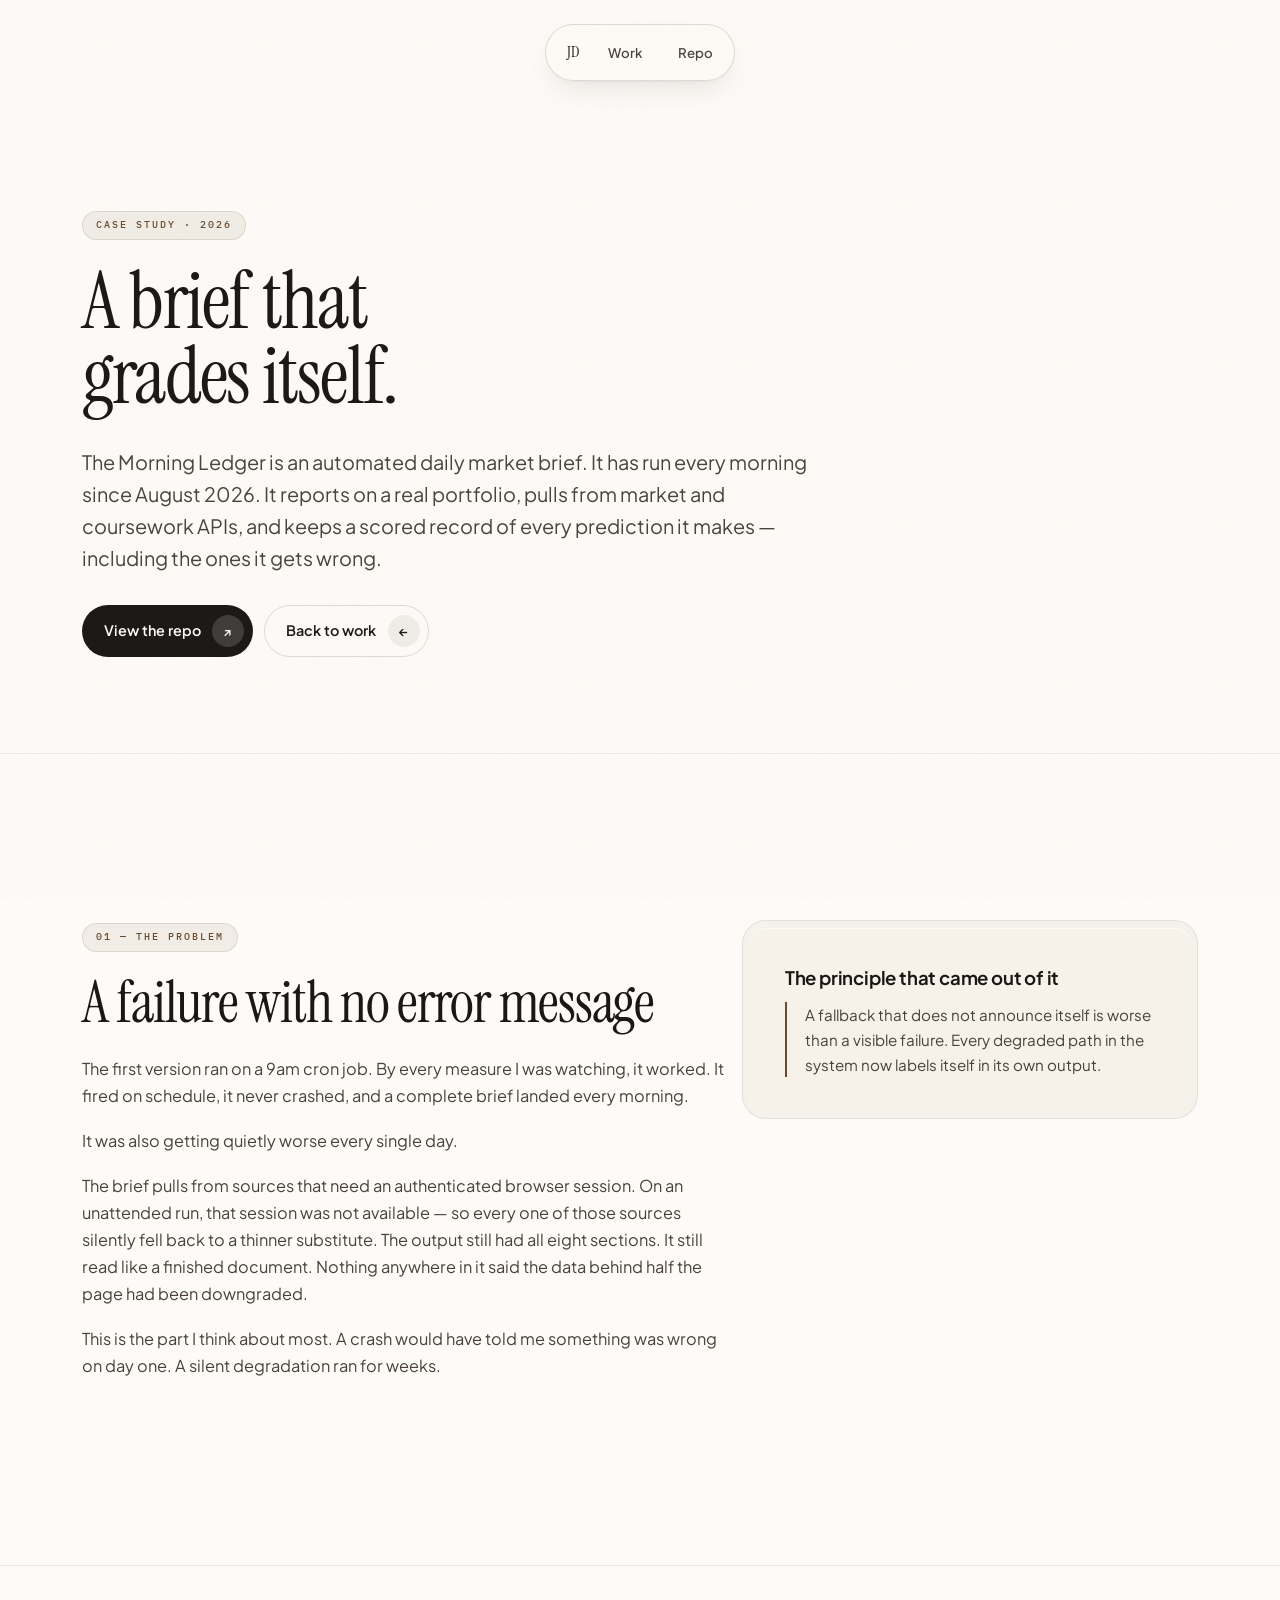
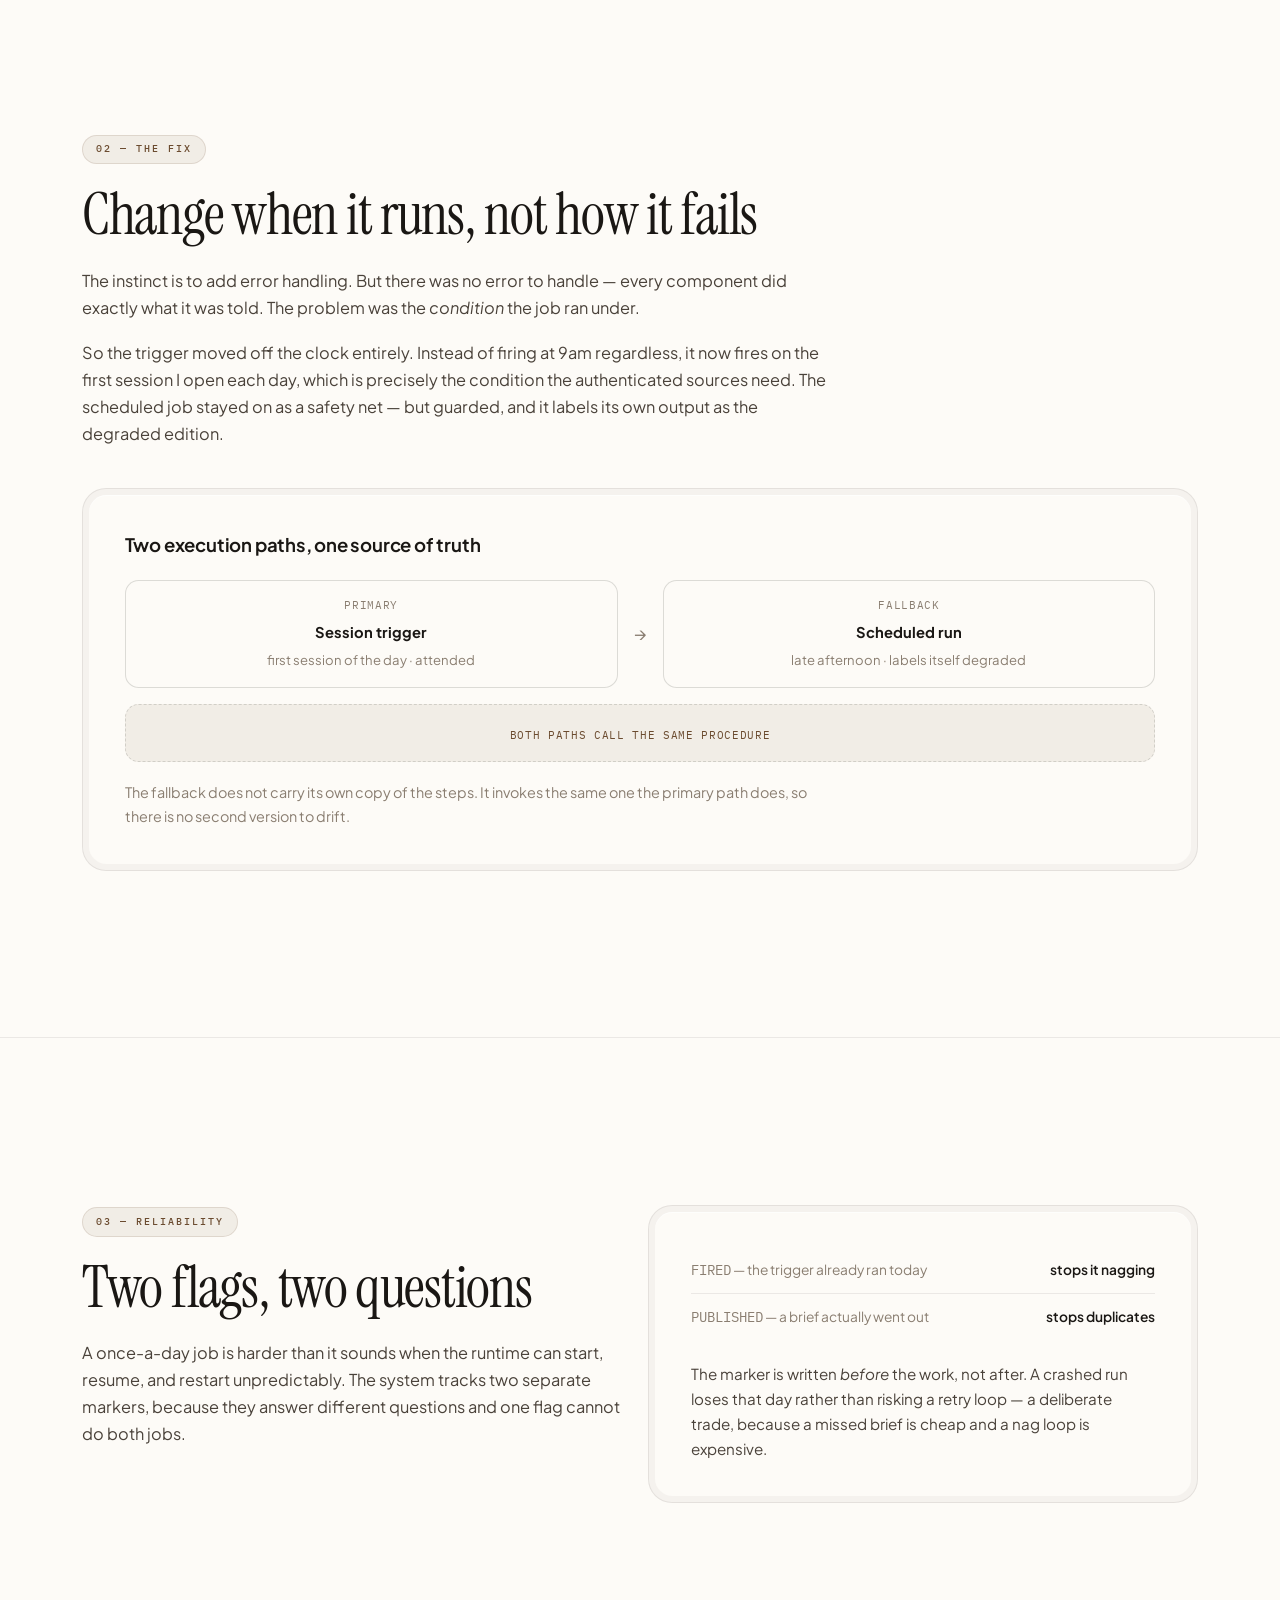
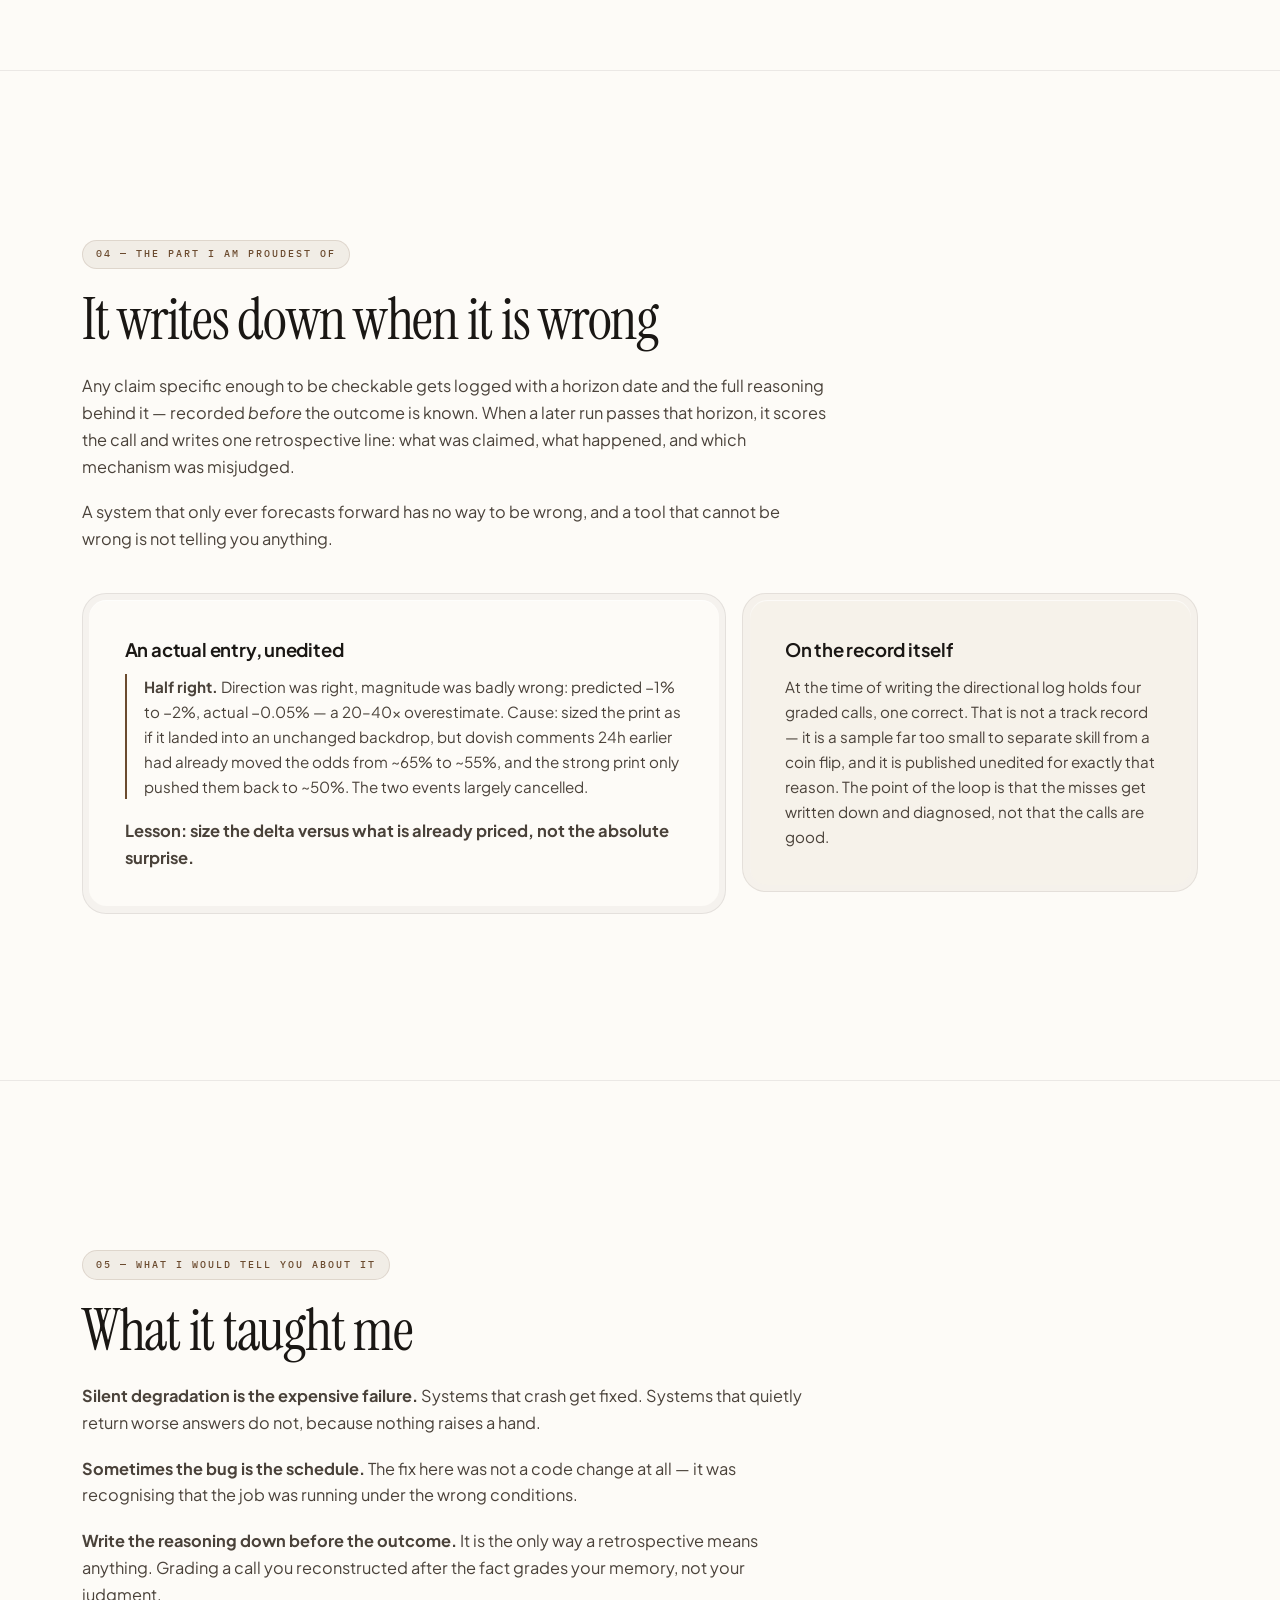
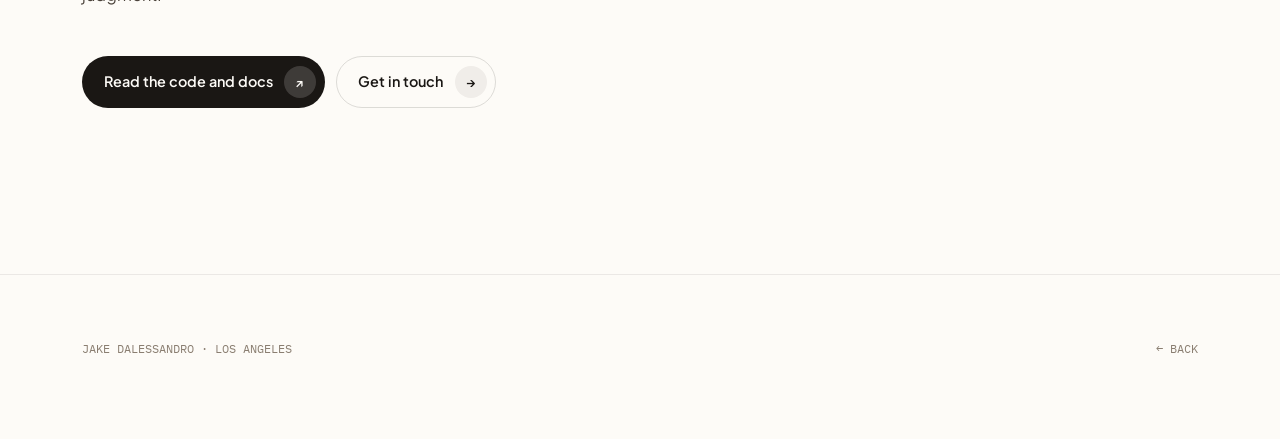
==== morning-ledger.html @ 5501a1c9 "Personal site: portfolio home and Morning Ledger case study Editorial-luxury treatment - warm paper," ====
<!doctype html>
<html lang="en">
<head>
<meta charset="utf-8">
<meta name="viewport" content="width=device-width,initial-scale=1">
<title>The Morning Ledger — Jake Dalessandro</title>
<meta name="description" content="A daily market brief that assembles itself, degrades honestly when its sources are unreachable, and grades its own predictions. Case study.">
<meta property="og:type" content="article">
<meta property="og:title" content="The Morning Ledger — a brief that grades itself">
<meta property="og:description" content="How a silent failure with no error message reshaped an automated daily market brief. Case study by Jake Dalessandro.">
<meta property="og:url" content="https://jakedalessandro.github.io/morning-ledger.html">
<meta name="twitter:card" content="summary_large_image">
<link rel="preconnect" href="https://fonts.googleapis.com">
<link rel="preconnect" href="https://fonts.gstatic.com" crossorigin>
<link href="https://fonts.googleapis.com/css2?family=Instrument+Serif:ital@0;1&family=Plus+Jakarta+Sans:wght@400;500;600;700&family=IBM+Plex+Mono:wght@400;500&display=swap" rel="stylesheet">
<link rel="stylesheet" href="assets/site.css">
<link rel="icon" href="data:image/svg+xml,%3Csvg xmlns='http://www.w3.org/2000/svg' viewBox='0 0 100 100'%3E%3Ctext y='.9em' font-size='88' font-family='Georgia,serif'%3EJD%3C/text%3E%3C/svg%3E">
<style>
  .prose{max-width:66ch}
  .prose p{font-size:1.02rem}
  .flow{display:grid;grid-template-columns:1fr auto 1fr;gap:1rem;align-items:center;margin:.5rem 0 0}
  .node{border:1px solid var(--line-2);border-radius:.85rem;padding:.9rem 1rem;background:var(--paper);text-align:center}
  .node .mono{font-size:11px;letter-spacing:.06em;text-transform:uppercase;color:var(--ink-3);display:block;margin-bottom:.25rem}
  .node strong{font-size:.92rem}
  .arrow{color:var(--ink-3);font-size:1.1rem}
  .merge{margin-top:1rem;border:1px dashed var(--line-2);border-radius:.85rem;padding:.9rem 1rem;text-align:center;background:var(--accent-soft)}
  @media(max-width:768px){.flow{grid-template-columns:1fr;gap:.5rem}.arrow{transform:rotate(90deg)}}
</style>
</head>
<body>

<nav class="nav">
  <div class="nav-pill">
    <a href="index.html" class="mark">JD</a>
    <a href="index.html#work">Work</a>
    <a href="https://github.com/JakeDalessandro/morning-ledger">Repo</a>
  </div>
</nav>

<main>

  <section class="hero">
    <div class="wrap">
      <div class="rv" style="max-width:46rem">
        <span class="eyebrow">Case study &middot; 2026</span>
        <h1 class="display" style="font-size:clamp(2.6rem,6.6vw,5rem)">A brief that<br>grades itself.</h1>
        <p class="lede" style="margin-top:2rem;max-width:60ch">
          The Morning Ledger is an automated daily market brief. It has run every
          morning since August 2026. It reports on a real portfolio, pulls from
          market and coursework APIs, and keeps a scored record of every prediction
          it makes &mdash; including the ones it gets wrong.
        </p>
        <div class="hero-sub">
          <a class="btn" href="https://github.com/JakeDalessandro/morning-ledger">View the repo <span class="cap">&#8599;</span></a>
          <a class="btn ghost" href="index.html">Back to work <span class="cap">&larr;</span></a>
        </div>
      </div>
    </div>
  </section>

  <hr class="rule">

  <section>
    <div class="wrap">
      <div class="bento">
        <div class="c7 rv">
          <div class="prose">
            <span class="eyebrow">01 &mdash; The problem</span>
            <h2 class="display">A failure with no error message</h2>
            <p>
              The first version ran on a 9am cron job. By every measure I was
              watching, it worked. It fired on schedule, it never crashed, and a
              complete brief landed every morning.
            </p>
            <p>
              It was also getting quietly worse every single day.
            </p>
            <p>
              The brief pulls from sources that need an authenticated browser
              session. On an unattended run, that session was not available &mdash;
              so every one of those sources silently fell back to a thinner
              substitute. The output still had all eight sections. It still read
              like a finished document. Nothing anywhere in it said the data behind
              half the page had been downgraded.
            </p>
            <p>
              This is the part I think about most. A crash would have told me
              something was wrong on day one. A silent degradation ran for weeks.
            </p>
          </div>
        </div>
        <div class="c5 rv" style="transition-delay:100ms">
          <div class="shell warm"><div class="core">
            <h3>The principle that came out of it</h3>
            <p class="note" style="margin-bottom:0">
              A fallback that does not announce itself is worse than a visible
              failure. Every degraded path in the system now labels itself in its own
              output.
            </p>
          </div></div>
        </div>
      </div>
    </div>
  </section>

  <hr class="rule">

  <section>
    <div class="wrap">
      <div class="rv prose">
        <span class="eyebrow">02 &mdash; The fix</span>
        <h2 class="display">Change when it runs, not how it fails</h2>
        <p>
          The instinct is to add error handling. But there was no error to handle
          &mdash; every component did exactly what it was told. The problem was the
          <em>condition</em> the job ran under.
        </p>
        <p>
          So the trigger moved off the clock entirely. Instead of firing at 9am
          regardless, it now fires on the first session I open each day, which is
          precisely the condition the authenticated sources need. The scheduled job
          stayed on as a safety net &mdash; but guarded, and it labels its own output
          as the degraded edition.
        </p>
      </div>

      <div class="rv" style="margin-top:2.5rem;transition-delay:80ms">
        <div class="shell"><div class="core">
          <h3 style="margin-bottom:1.2rem">Two execution paths, one source of truth</h3>
          <div class="flow">
            <div class="node">
              <span class="mono">Primary</span>
              <strong>Session trigger</strong><br>
              <span class="muted" style="font-size:.82rem">first session of the day &middot; attended</span>
            </div>
            <div class="arrow">&rarr;</div>
            <div class="node">
              <span class="mono">Fallback</span>
              <strong>Scheduled run</strong><br>
              <span class="muted" style="font-size:.82rem">late afternoon &middot; labels itself degraded</span>
            </div>
          </div>
          <div class="merge">
            <span class="mono" style="font-size:11px;letter-spacing:.06em;text-transform:uppercase;color:var(--accent)">Both paths call the same procedure</span>
          </div>
          <p class="muted" style="margin:1.2rem 0 0;font-size:.9rem">
            The fallback does not carry its own copy of the steps. It invokes the
            same one the primary path does, so there is no second version to drift.
          </p>
        </div></div>
      </div>
    </div>
  </section>

  <hr class="rule">

  <section>
    <div class="wrap">
      <div class="bento">
        <div class="c6 rv">
          <div class="prose">
            <span class="eyebrow">03 &mdash; Reliability</span>
            <h2 class="display">Two flags, two questions</h2>
            <p>
              A once-a-day job is harder than it sounds when the runtime can start,
              resume, and restart unpredictably. The system tracks two separate
              markers, because they answer different questions and one flag cannot do
              both jobs.
            </p>
          </div>
        </div>
        <div class="c6 rv" style="transition-delay:90ms">
          <div class="shell"><div class="core">
            <dl style="margin:0">
              <div class="kv"><dt style="max-width:60%"><code class="mono">FIRED</code> &mdash; the trigger already ran today</dt><dd>stops it nagging</dd></div>
              <div class="kv"><dt style="max-width:60%"><code class="mono">PUBLISHED</code> &mdash; a brief actually went out</dt><dd>stops duplicates</dd></div>
            </dl>
            <p style="margin:1.3rem 0 0;font-size:.95rem">
              The marker is written <em>before</em> the work, not after. A crashed run
              loses that day rather than risking a retry loop &mdash; a deliberate
              trade, because a missed brief is cheap and a nag loop is expensive.
            </p>
          </div></div>
        </div>
      </div>
    </div>
  </section>

  <hr class="rule">

  <section>
    <div class="wrap">
      <div class="rv prose">
        <span class="eyebrow">04 &mdash; The part I am proudest of</span>
        <h2 class="display">It writes down when it is wrong</h2>
        <p>
          Any claim specific enough to be checkable gets logged with a horizon date
          and the full reasoning behind it &mdash; recorded <em>before</em> the
          outcome is known. When a later run passes that horizon, it scores the call
          and writes one retrospective line: what was claimed, what happened, and
          which mechanism was misjudged.
        </p>
        <p>
          A system that only ever forecasts forward has no way to be wrong, and a
          tool that cannot be wrong is not telling you anything.
        </p>
      </div>

      <div class="bento" style="margin-top:2.5rem">
        <div class="c7 rv">
          <div class="shell"><div class="core">
            <h3>An actual entry, unedited</h3>
            <p class="note" style="margin-bottom:1.1rem">
              <strong>Half right.</strong> Direction was right, magnitude was badly
              wrong: predicted &minus;1% to &minus;2%, actual &minus;0.05% &mdash; a
              20&ndash;40&times; overestimate. Cause: sized the print as if it landed
              into an unchanged backdrop, but dovish comments 24h earlier had already
              moved the odds from ~65% to ~55%, and the strong print only pushed them
              back to ~50%. The two events largely cancelled.
            </p>
            <p style="margin-bottom:0">
              <strong>Lesson: size the delta versus what is already priced, not the
              absolute surprise.</strong>
            </p>
          </div></div>
        </div>
        <div class="c5 rv" style="transition-delay:90ms">
          <div class="shell warm"><div class="core">
            <h3>On the record itself</h3>
            <p style="margin-bottom:0;font-size:.95rem">
              At the time of writing the directional log holds four graded calls, one
              correct. That is not a track record &mdash; it is a sample far too small
              to separate skill from a coin flip, and it is published unedited for
              exactly that reason. The point of the loop is that the misses get
              written down and diagnosed, not that the calls are good.
            </p>
          </div></div>
        </div>
      </div>
    </div>
  </section>

  <hr class="rule">

  <section>
    <div class="wrap">
      <div class="rv prose">
        <span class="eyebrow">05 &mdash; What I would tell you about it</span>
        <h2 class="display">What it taught me</h2>
        <p>
          <strong>Silent degradation is the expensive failure.</strong> Systems that
          crash get fixed. Systems that quietly return worse answers do not, because
          nothing raises a hand.
        </p>
        <p>
          <strong>Sometimes the bug is the schedule.</strong> The fix here was not a
          code change at all &mdash; it was recognising that the job was running under
          the wrong conditions.
        </p>
        <p>
          <strong>Write the reasoning down before the outcome.</strong> It is the only
          way a retrospective means anything. Grading a call you reconstructed after
          the fact grades your memory, not your judgment.
        </p>
      </div>

      <div class="rv" style="margin-top:3rem">
        <div style="display:flex;gap:.7rem;flex-wrap:wrap">
          <a class="btn" href="https://github.com/JakeDalessandro/morning-ledger">Read the code and docs <span class="cap">&#8599;</span></a>
          <a class="btn ghost" href="index.html#contact">Get in touch <span class="cap">&rarr;</span></a>
        </div>
      </div>
    </div>
  </section>

</main>

<footer>
  <div class="wrap foot">
    <span class="mono muted" style="font-size:12px">JAKE DALESSANDRO &middot; LOS ANGELES</span>
    <a href="index.html" class="mono muted" style="font-size:12px;text-decoration:none">&larr; BACK</a>
  </div>
</footer>

<script>
  var io = new IntersectionObserver(function (entries) {
    entries.forEach(function (e) {
      if (e.isIntersecting) { e.target.classList.add('in'); io.unobserve(e.target); }
    });
  }, { threshold: 0.12, rootMargin: '0px 0px -8% 0px' });
  document.querySelectorAll('.rv').forEach(function (el) { io.observe(el); });
</script>
</body>
</html>
---- assets/site.css ----
/* ============================================================
   Jake Dalessandro — editorial luxury
   Warm paper, high-contrast serif, machined nested surfaces.
   ============================================================ */

:root{
  --paper:#FDFBF7;
  --paper-2:#F6F2EA;
  --ink:#1A1714;
  --ink-2:#4A423A;
  --ink-3:#8A7E71;
  --line:rgba(26,23,20,.08);
  --line-2:rgba(26,23,20,.14);
  --accent:#6B4B2F;
  --accent-soft:rgba(107,75,47,.08);
  --ok:#3F6B4B;

  --shell:1.5rem;            /* outer bezel radius */
  --pad:.4rem;               /* bezel thickness */
  --ease:cubic-bezier(.32,.72,0,1);
  --slow:820ms;
  --mid:520ms;
}

*,*::before,*::after{box-sizing:border-box}
html{-webkit-text-size-adjust:100%;scroll-behavior:smooth}
body{
  margin:0;
  background:var(--paper);
  color:var(--ink);
  font-family:"Plus Jakarta Sans",system-ui,sans-serif;
  font-size:16.5px;
  line-height:1.65;
  -webkit-font-smoothing:antialiased;
  overflow-x:hidden;
}

/* Film grain — fixed, pointer-events-none, never on scroll containers */
body::after{
  content:"";position:fixed;inset:0;z-index:60;pointer-events:none;opacity:.035;
  background-image:url("data:image/svg+xml,%3Csvg xmlns='http://www.w3.org/2000/svg' width='160' height='160'%3E%3Cfilter id='n'%3E%3CfeTurbulence type='fractalNoise' baseFrequency='.85' numOctaves='3'/%3E%3C/filter%3E%3Crect width='160' height='160' filter='url(%23n)'/%3E%3C/svg%3E");
}

/* ---------- type ---------- */
.display{
  font-family:"Instrument Serif",Georgia,serif;
  font-weight:400;
  line-height:.94;
  letter-spacing:-.022em;
}
h1.display{font-size:clamp(3.1rem,8.4vw,6.6rem);margin:0}
h2.display{font-size:clamp(2.2rem,4.6vw,3.6rem);margin:0 0 1.6rem}
h3{font-size:1.16rem;font-weight:650;letter-spacing:-.011em;margin:0 0 .5rem}
p{margin:0 0 1.15rem;color:var(--ink-2);max-width:62ch}
.lede{font-size:clamp(1.06rem,1.9vw,1.24rem);color:var(--ink-2);line-height:1.6}
.mono{font-family:"IBM Plex Mono",ui-monospace,monospace}
a{color:inherit}

/* Eyebrow tag */
.eyebrow{
  display:inline-block;border-radius:999px;padding:.34rem .8rem;
  font-family:"IBM Plex Mono",monospace;font-size:10px;font-weight:500;
  text-transform:uppercase;letter-spacing:.2em;
  color:var(--accent);background:var(--accent-soft);
  border:1px solid rgba(107,75,47,.14);margin-bottom:1.5rem;
}

/* ---------- layout ---------- */
.wrap{width:100%;max-width:1180px;margin:0 auto;padding:0 2rem}
section{padding:clamp(6rem,13vw,10.5rem) 0}
.rule{height:1px;background:var(--line);border:0;margin:0}

/* ---------- floating island nav ---------- */
.nav{position:fixed;top:0;left:0;right:0;z-index:50;display:flex;justify-content:center;pointer-events:none}
.nav-pill{
  pointer-events:auto;margin-top:1.5rem;display:flex;align-items:center;gap:.35rem;
  padding:.4rem;border-radius:999px;
  background:rgba(253,251,247,.72);backdrop-filter:blur(20px) saturate(180%);
  -webkit-backdrop-filter:blur(20px) saturate(180%);
  border:1px solid var(--line-2);
  box-shadow:0 1px 2px rgba(26,23,20,.04),0 12px 32px -12px rgba(26,23,20,.14);
}
.nav-pill a{
  text-decoration:none;font-size:.83rem;font-weight:550;color:var(--ink-2);
  padding:.5rem .95rem;border-radius:999px;
  transition:color var(--mid) var(--ease),background var(--mid) var(--ease);
}
.nav-pill a:hover{color:var(--ink);background:rgba(26,23,20,.045)}
.nav-pill a.mark{font-family:"Instrument Serif",serif;font-size:1rem;color:var(--ink);padding-right:.5rem}

/* ---------- double-bezel card ---------- */
.shell{
  background:rgba(26,23,20,.035);
  border:1px solid var(--line);
  border-radius:var(--shell);
  padding:var(--pad);
}
.core{
  background:var(--paper);
  border-radius:calc(var(--shell) - var(--pad));
  box-shadow:inset 0 1px 1px rgba(255,255,255,.7);
  padding:clamp(1.5rem,3vw,2.2rem);
  height:100%;
}
.shell.warm{background:rgba(107,75,47,.055)}
.shell.warm .core{background:var(--paper-2)}

/* ---------- island button ---------- */
.btn{
  display:inline-flex;align-items:center;gap:.7rem;
  padding:.55rem .55rem .55rem 1.35rem;border-radius:999px;
  text-decoration:none;font-size:.9rem;font-weight:600;
  background:var(--ink);color:var(--paper);border:0;cursor:pointer;
  transition:transform var(--mid) var(--ease),background var(--mid) var(--ease);
}
.btn .cap{
  width:2rem;height:2rem;border-radius:999px;display:grid;place-items:center;
  background:rgba(253,251,247,.16);font-size:.8rem;
  transition:transform var(--mid) var(--ease),background var(--mid) var(--ease);
}
.btn:hover .cap{transform:translate(3px,-2px) scale(1.06);background:rgba(253,251,247,.26)}
.btn:active{transform:scale(.978)}
.btn.ghost{background:transparent;color:var(--ink);border:1px solid var(--line-2)}
.btn.ghost .cap{background:rgba(26,23,20,.06)}
.btn.ghost:hover .cap{background:rgba(26,23,20,.1)}

/* ---------- editorial split hero ---------- */
.hero{padding-top:clamp(9rem,18vw,13rem);padding-bottom:clamp(4rem,8vw,6rem)}
.hero-grid{display:grid;grid-template-columns:1.06fr .94fr;gap:clamp(2.5rem,5vw,4.5rem);align-items:end}
.hero-sub{margin-top:2rem;display:flex;gap:.7rem;flex-wrap:wrap}

/* ---------- asymmetrical bento ---------- */
.bento{display:grid;grid-template-columns:repeat(12,1fr);gap:1rem}
.c8{grid-column:span 8}.c6{grid-column:span 6}.c5{grid-column:span 5}
.c4{grid-column:span 4}.c7{grid-column:span 7}.c12{grid-column:span 12}

/* ---------- misc ---------- */
.stat{font-family:"Instrument Serif",serif;font-size:clamp(2rem,3.4vw,2.9rem);line-height:1;display:block;margin-bottom:.3rem}
.muted{color:var(--ink-3);font-size:.88rem}
.kv{display:flex;justify-content:space-between;gap:1rem;padding:.72rem 0;border-bottom:1px solid var(--line)}
.kv:last-child{border-bottom:0}
.kv dt{color:var(--ink-3);font-size:.86rem;margin:0}
.kv dd{margin:0;font-size:.86rem;font-weight:600;text-align:right}
.tags{display:flex;flex-wrap:wrap;gap:.45rem;margin-top:1.1rem}
.tag{
  font-family:"IBM Plex Mono",monospace;font-size:11px;letter-spacing:.04em;
  padding:.3rem .62rem;border-radius:999px;border:1px solid var(--line-2);color:var(--ink-2);
}
.note{border-left:2px solid var(--accent);padding-left:1.1rem;color:var(--ink-2);font-size:.95rem}

/* ---------- scroll reveal ---------- */
.rv{opacity:0;transform:translateY(38px);filter:blur(6px);
    transition:opacity var(--slow) var(--ease),transform var(--slow) var(--ease),filter var(--slow) var(--ease)}
.rv.in{opacity:1;transform:none;filter:none}

/* ---------- footer ---------- */
footer{padding:4rem 0 5rem;border-top:1px solid var(--line)}
.foot{display:flex;justify-content:space-between;align-items:center;gap:1.5rem;flex-wrap:wrap}

/* ---------- mobile collapse ---------- */
@media (max-width:768px){
  .wrap{padding:0 1rem}
  .hero-grid{grid-template-columns:1fr;gap:2.2rem;align-items:start}
  .bento{gap:.75rem}
  .c8,.c6,.c5,.c4,.c7,.c12{grid-column:span 12}
  .nav-pill a:not(.mark){padding:.5rem .7rem;font-size:.78rem}
  section{padding:4.5rem 0}
}
@media (prefers-reduced-motion:reduce){
  .rv{opacity:1;transform:none;filter:none;transition:none}
  html{scroll-behavior:auto}
}
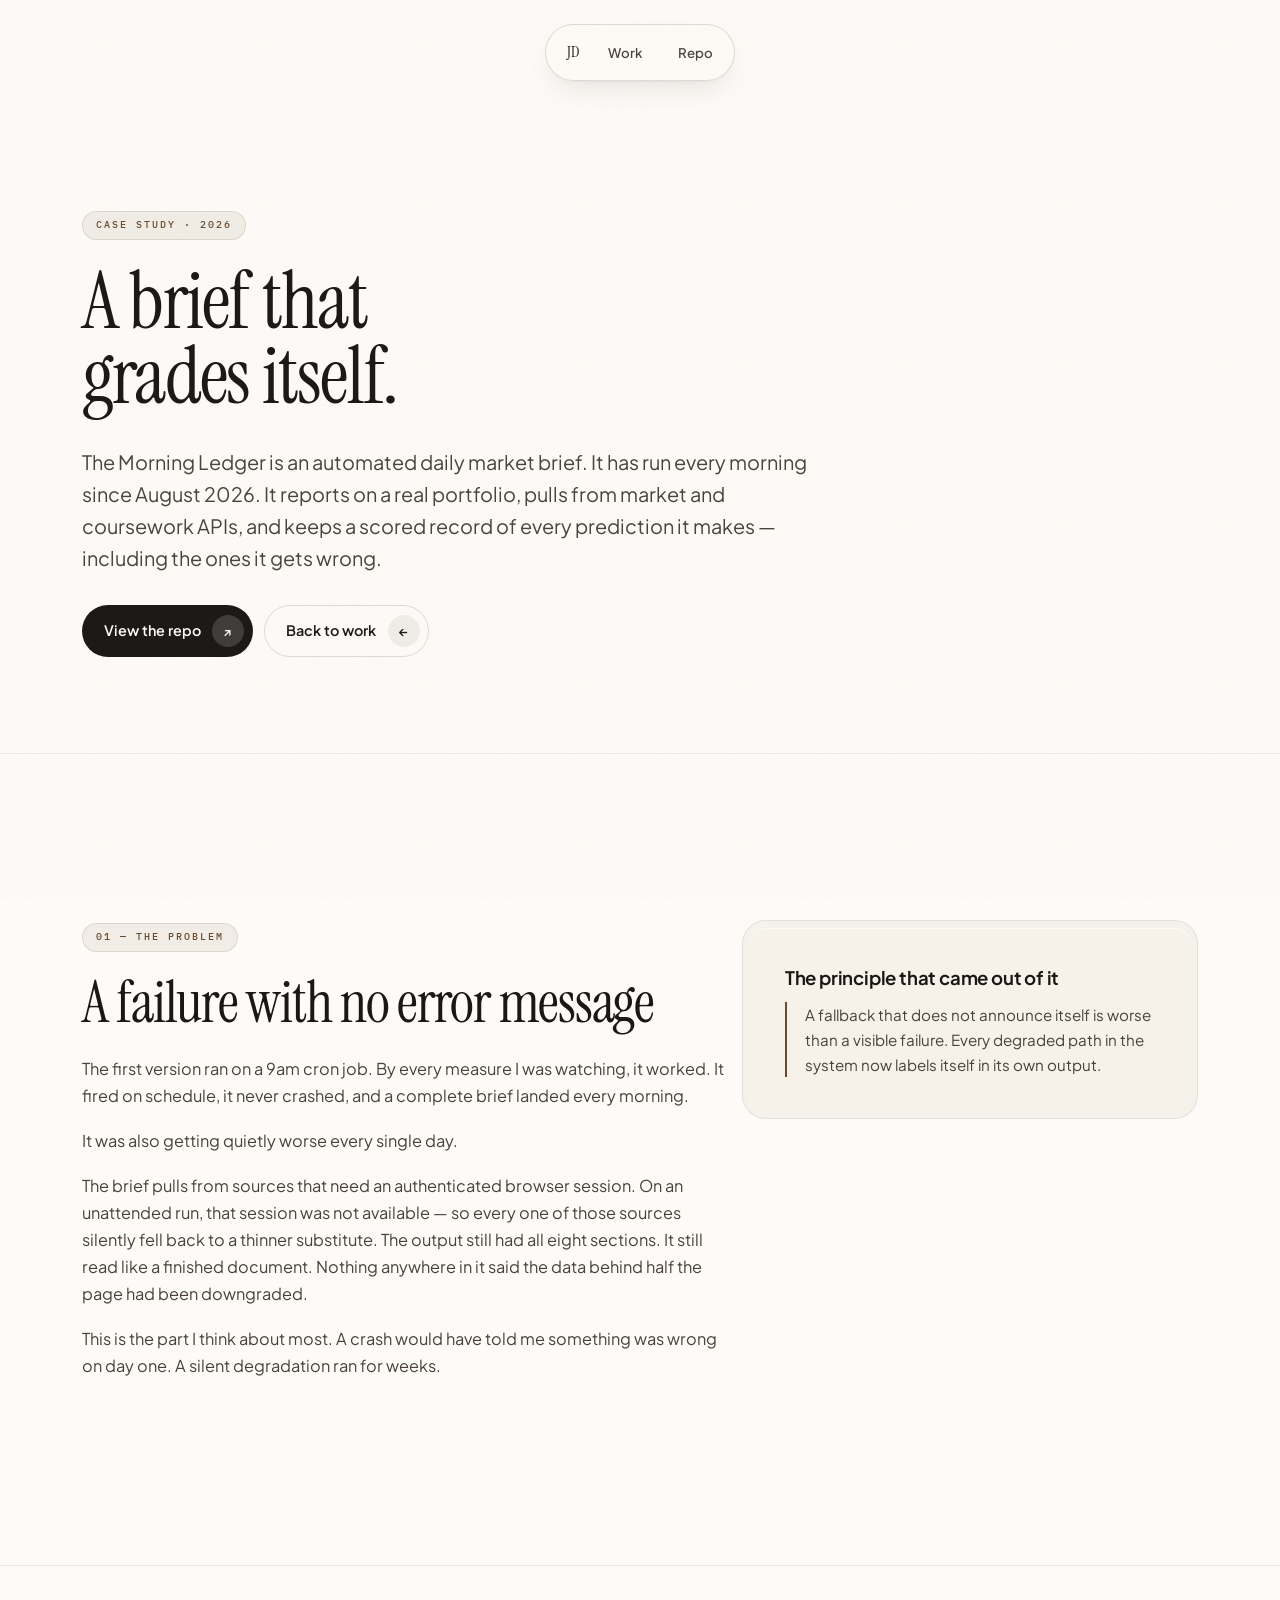
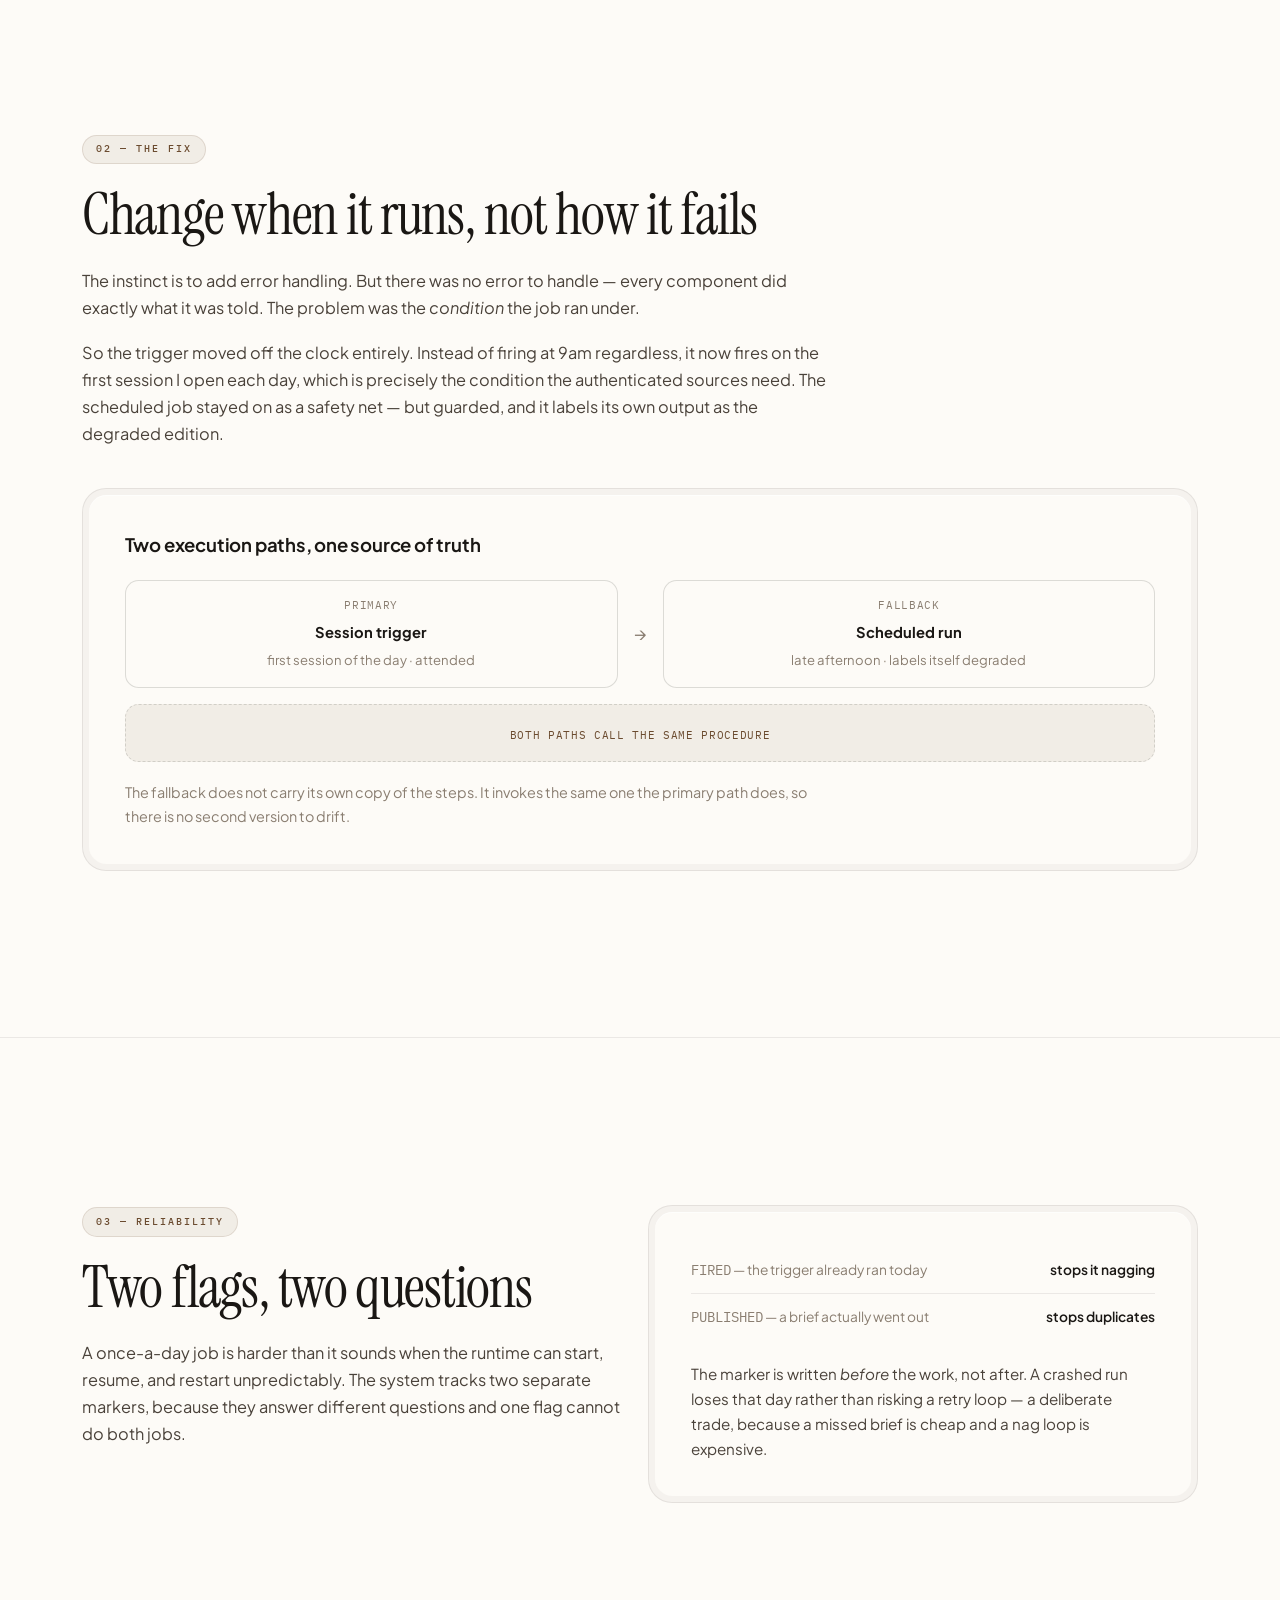
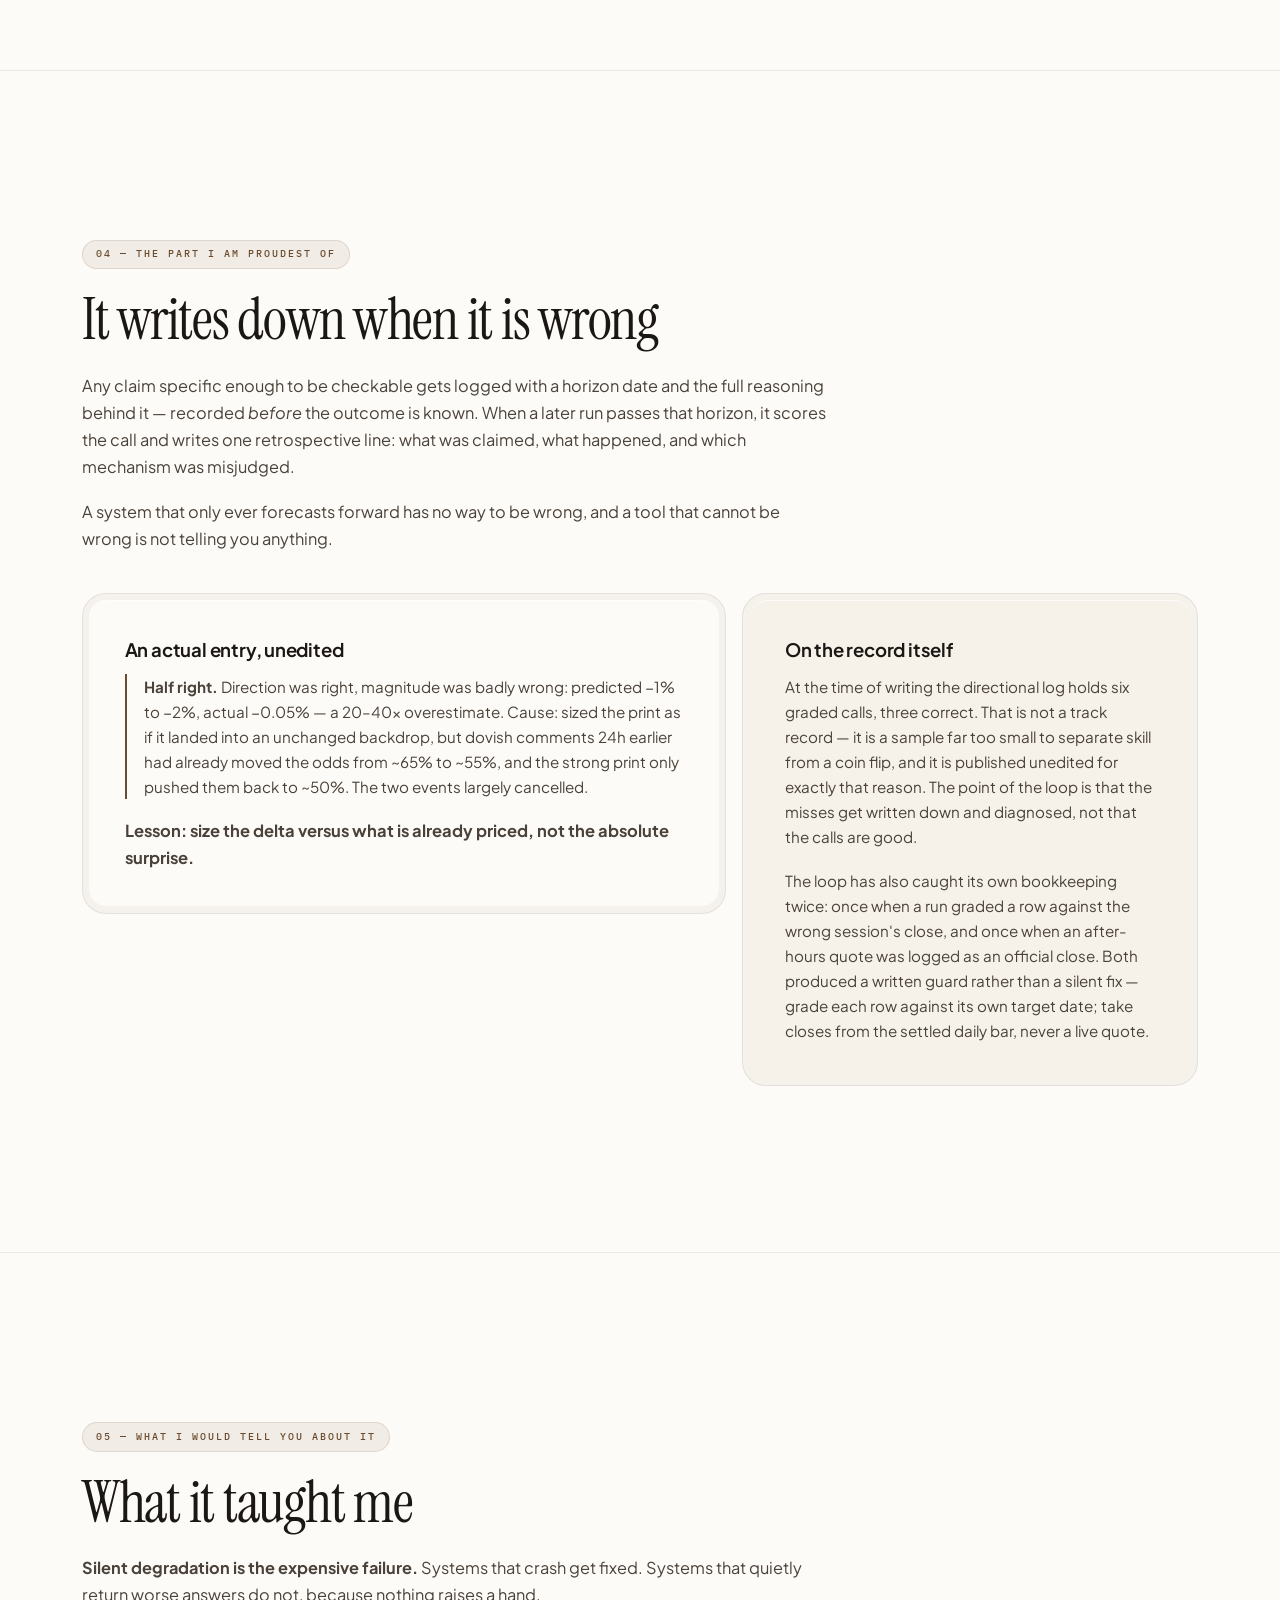
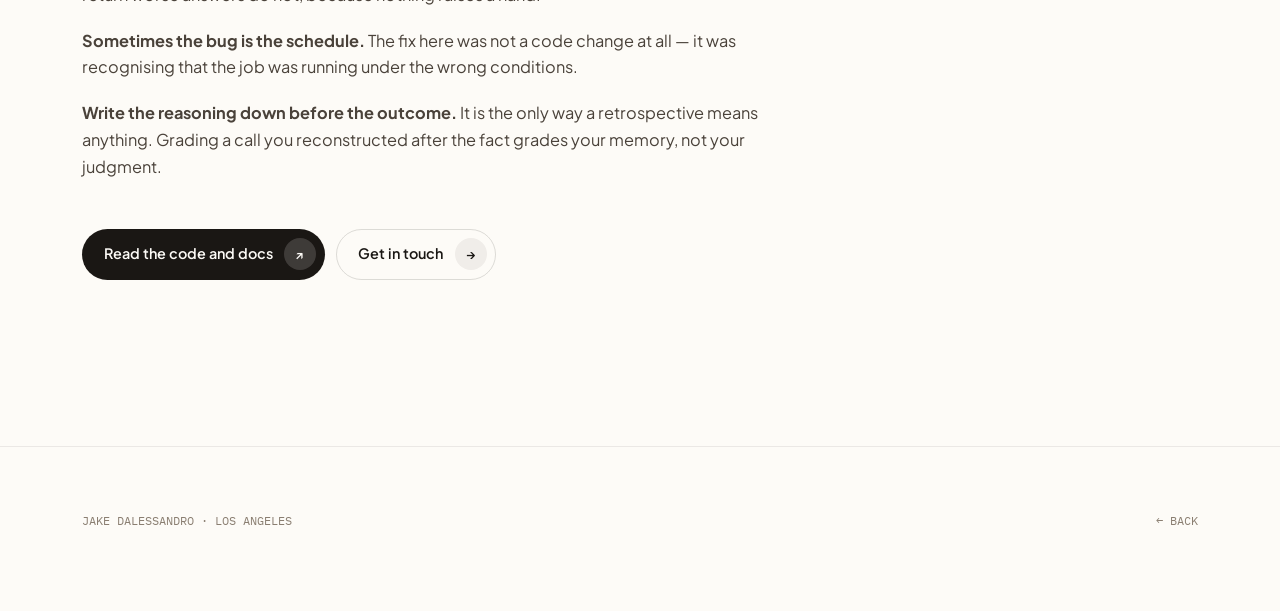
==== commit b1d45720: "Case study: refresh the prediction record and add the self-caught errors Six graded calls, three cor" ====
--- a/morning-ledger.html
+++ b/morning-ledger.html
@@ -13,6 +13,7 @@
 <link rel="preconnect" href="https://fonts.googleapis.com">
 <link rel="preconnect" href="https://fonts.gstatic.com" crossorigin>
 <link href="https://fonts.googleapis.com/css2?family=Instrument+Serif:ital@0;1&family=Plus+Jakarta+Sans:wght@400;500;600;700&family=IBM+Plex+Mono:wght@400;500&display=swap" rel="stylesheet">
+<script>document.documentElement.className+=" js";</script>
 <link rel="stylesheet" href="assets/site.css">
 <link rel="icon" href="data:image/svg+xml,%3Csvg xmlns='http://www.w3.org/2000/svg' viewBox='0 0 100 100'%3E%3Ctext y='.9em' font-size='88' font-family='Georgia,serif'%3EJD%3C/text%3E%3C/svg%3E">
 <style>
@@ -227,12 +228,20 @@
         <div class="c5 rv" style="transition-delay:90ms">
           <div class="shell warm"><div class="core">
             <h3>On the record itself</h3>
-            <p style="margin-bottom:0;font-size:.95rem">
-              At the time of writing the directional log holds four graded calls, one
+            <p style="font-size:.95rem">
+              At the time of writing the directional log holds six graded calls, three
               correct. That is not a track record &mdash; it is a sample far too small
               to separate skill from a coin flip, and it is published unedited for
               exactly that reason. The point of the loop is that the misses get
               written down and diagnosed, not that the calls are good.
+            </p>
+            <p style="margin-bottom:0;font-size:.95rem">
+              The loop has also caught its own bookkeeping twice: once when a run
+              graded a row against the wrong session's close, and once when an
+              after-hours quote was logged as an official close. Both produced a
+              written guard rather than a silent fix &mdash; grade each row against
+              its own target date; take closes from the settled daily bar, never a
+              live quote.
             </p>
           </div></div>
         </div>
--- a/assets/site.css
+++ b/assets/site.css
@@ -149,9 +149,9 @@
 .note{border-left:2px solid var(--accent);padding-left:1.1rem;color:var(--ink-2);font-size:.95rem}
 
 /* ---------- scroll reveal ---------- */
-.rv{opacity:0;transform:translateY(38px);filter:blur(6px);
+.js .rv{opacity:0;transform:translateY(38px);filter:blur(6px);
     transition:opacity var(--slow) var(--ease),transform var(--slow) var(--ease),filter var(--slow) var(--ease)}
-.rv.in{opacity:1;transform:none;filter:none}
+.js .rv.in{opacity:1;transform:none;filter:none}
 
 /* ---------- footer ---------- */
 footer{padding:4rem 0 5rem;border-top:1px solid var(--line)}
@@ -167,6 +167,6 @@
   section{padding:4.5rem 0}
 }
 @media (prefers-reduced-motion:reduce){
-  .rv{opacity:1;transform:none;filter:none;transition:none}
+  .js .rv{opacity:1;transform:none;filter:none;transition:none}
   html{scroll-behavior:auto}
 }
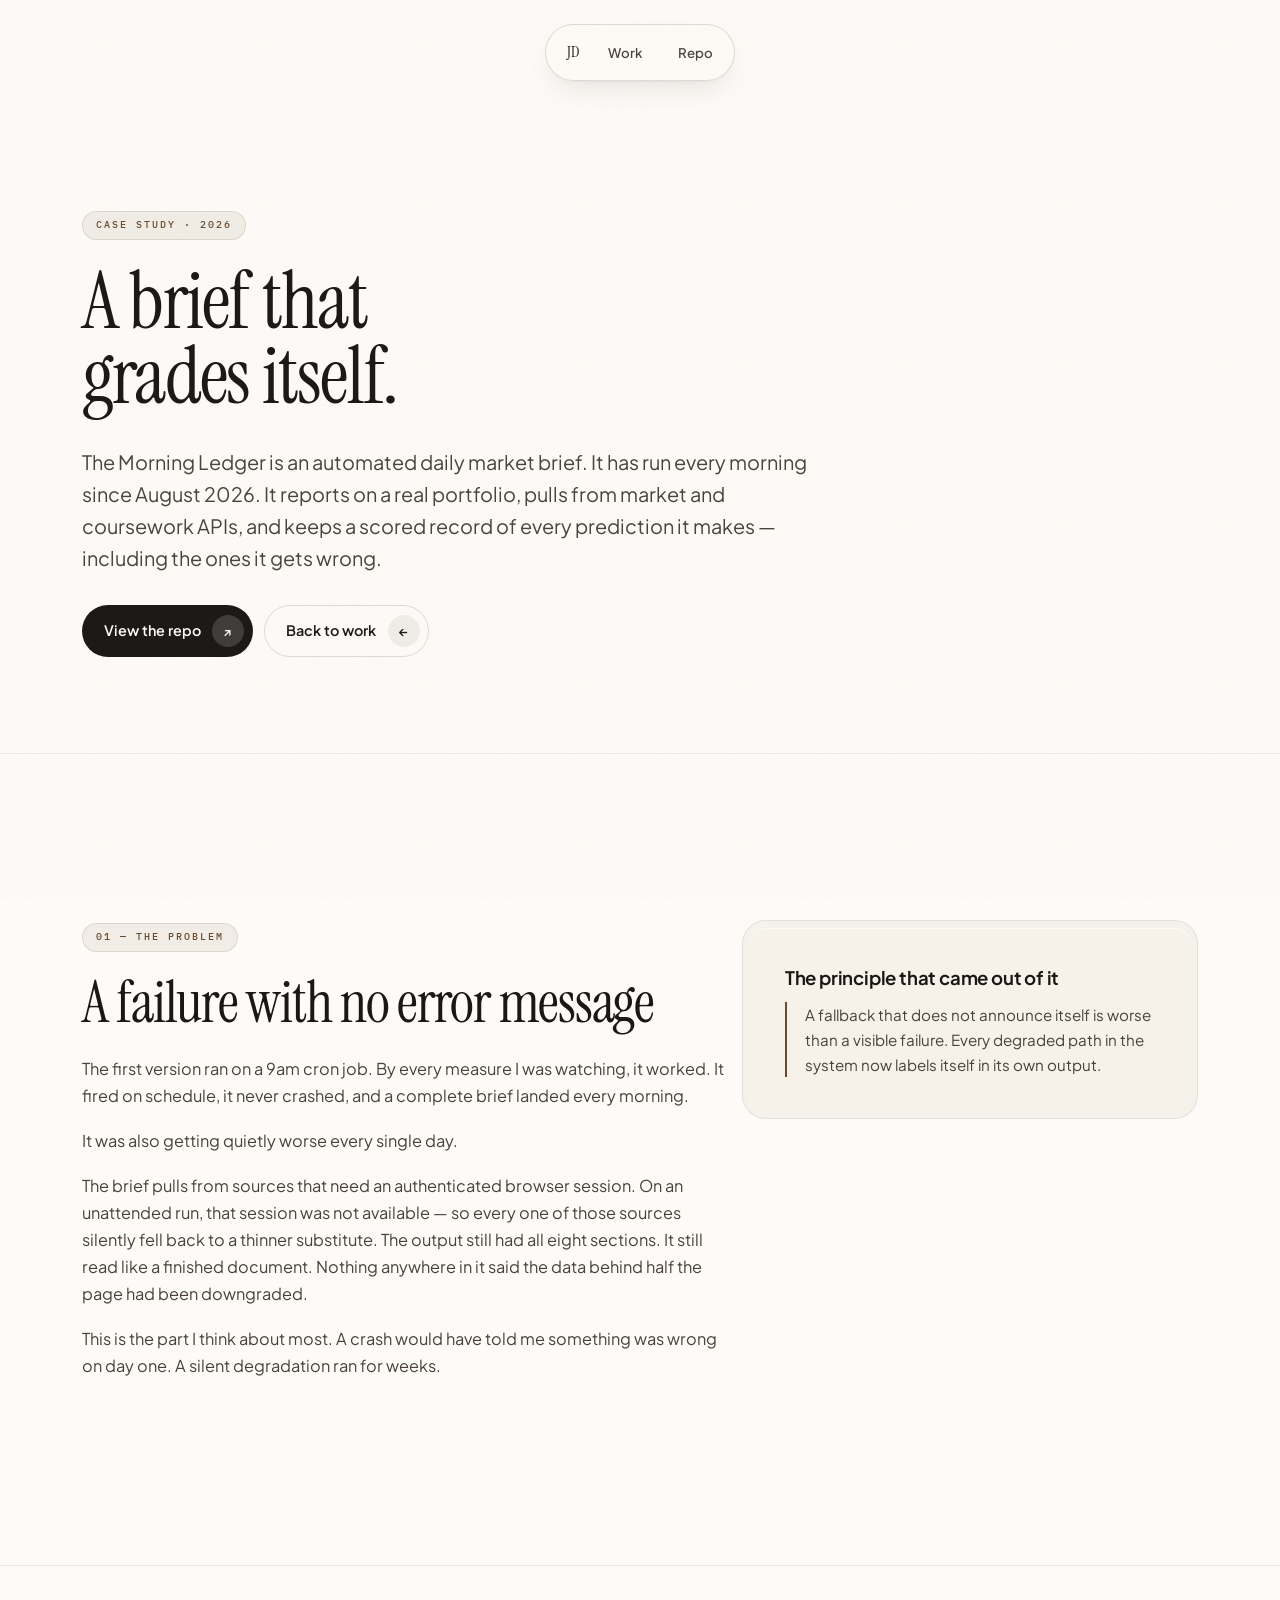
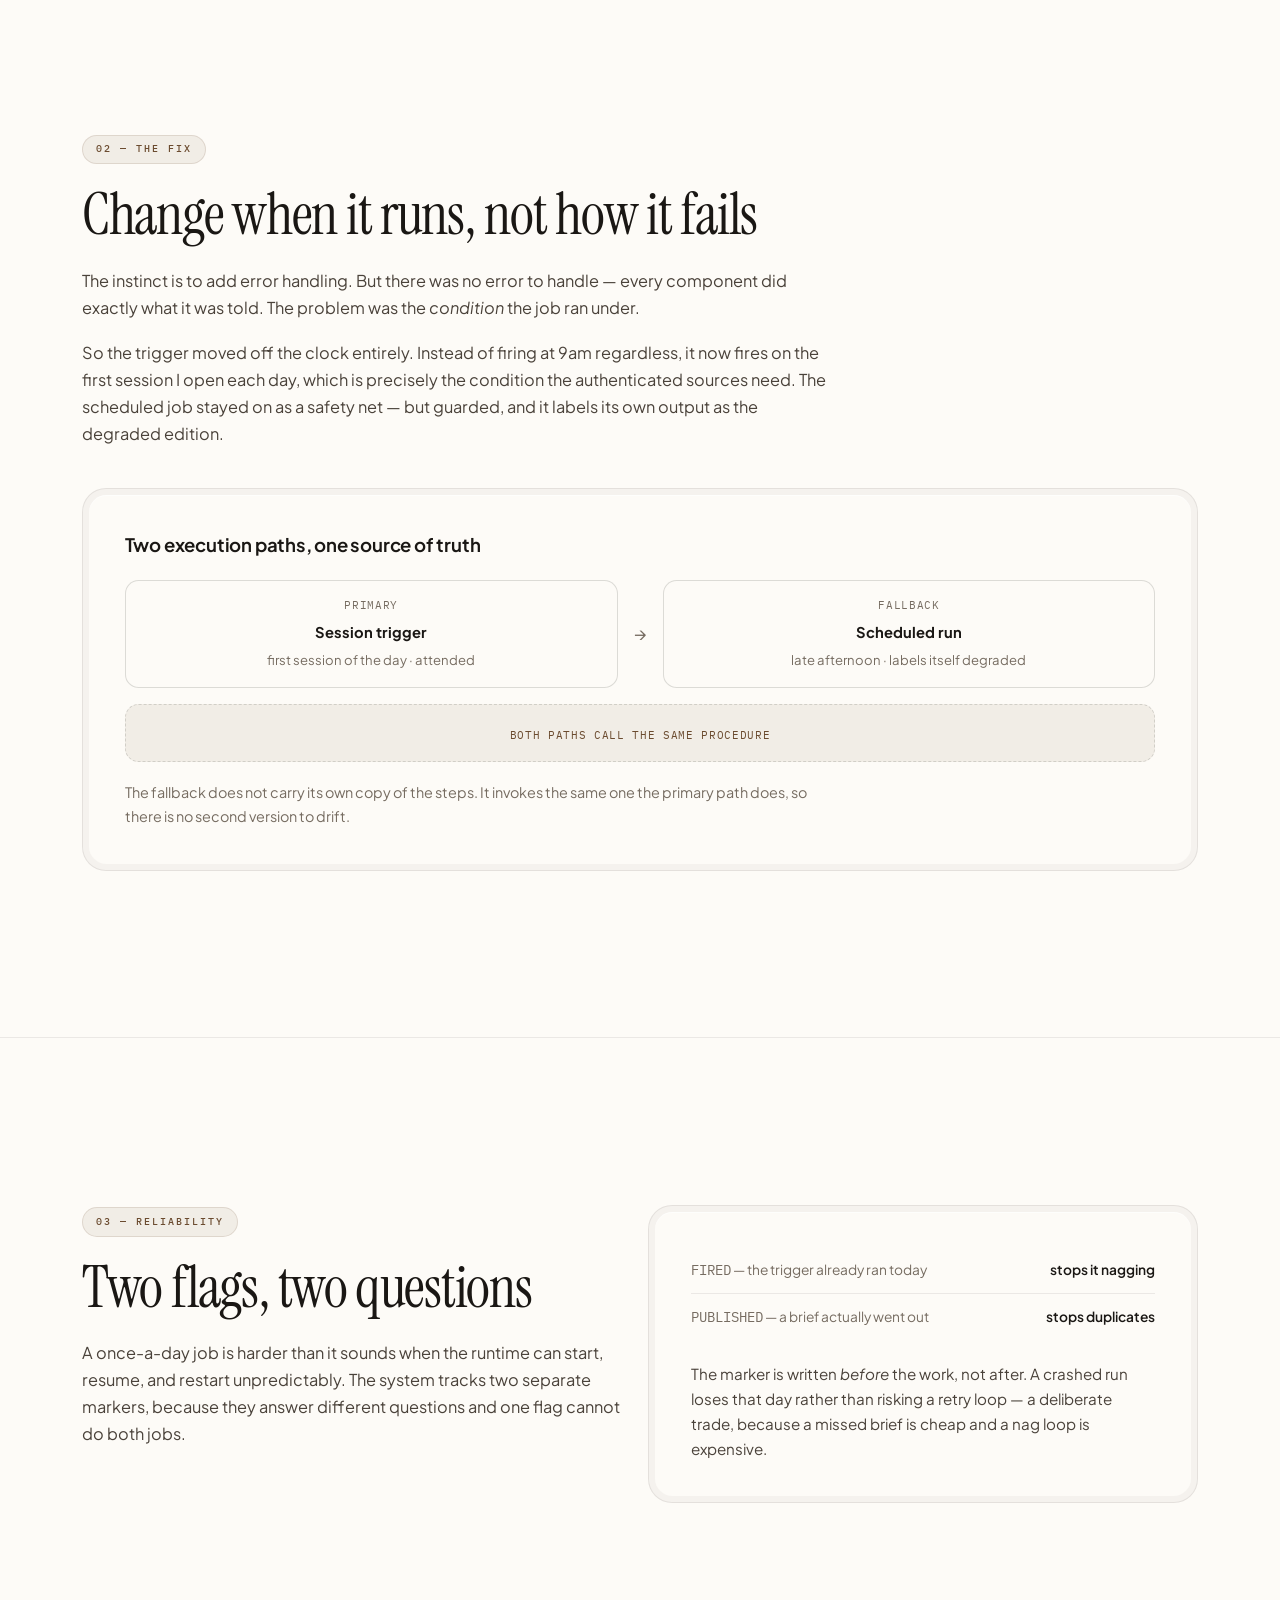
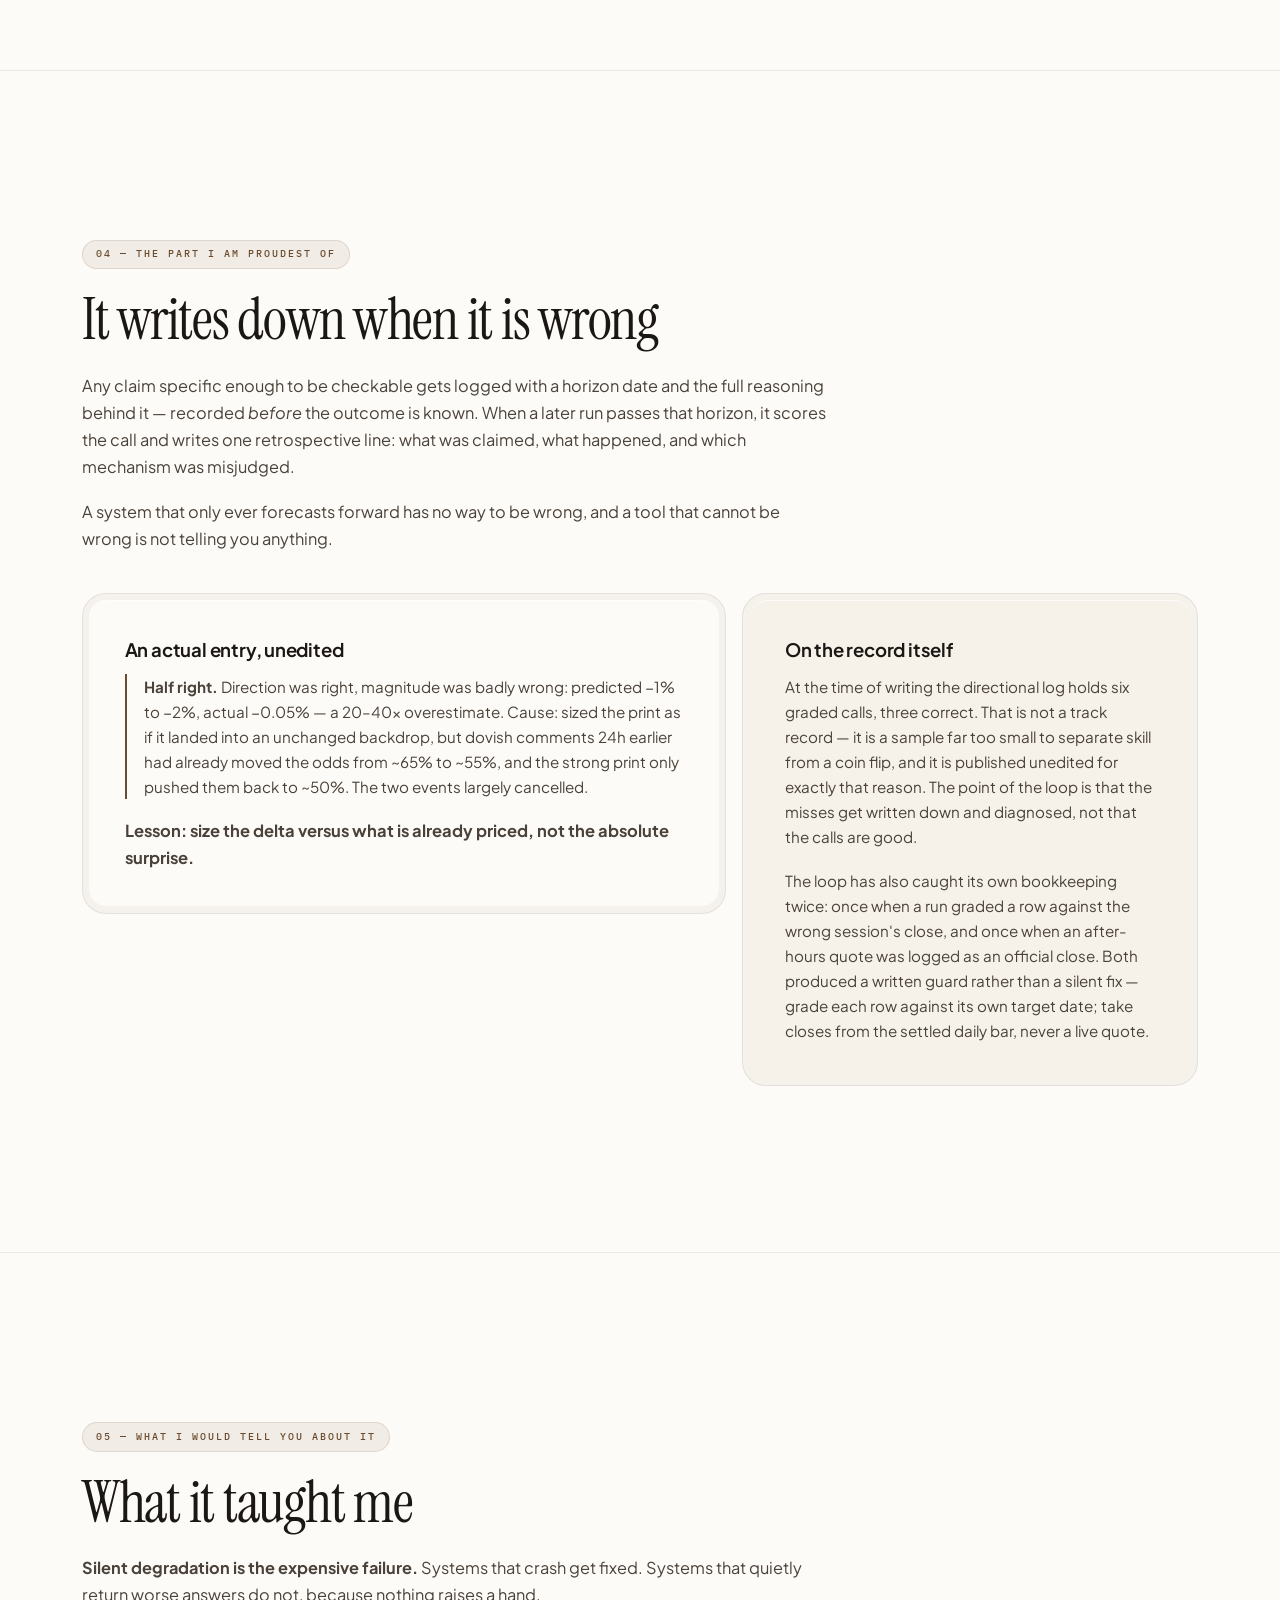
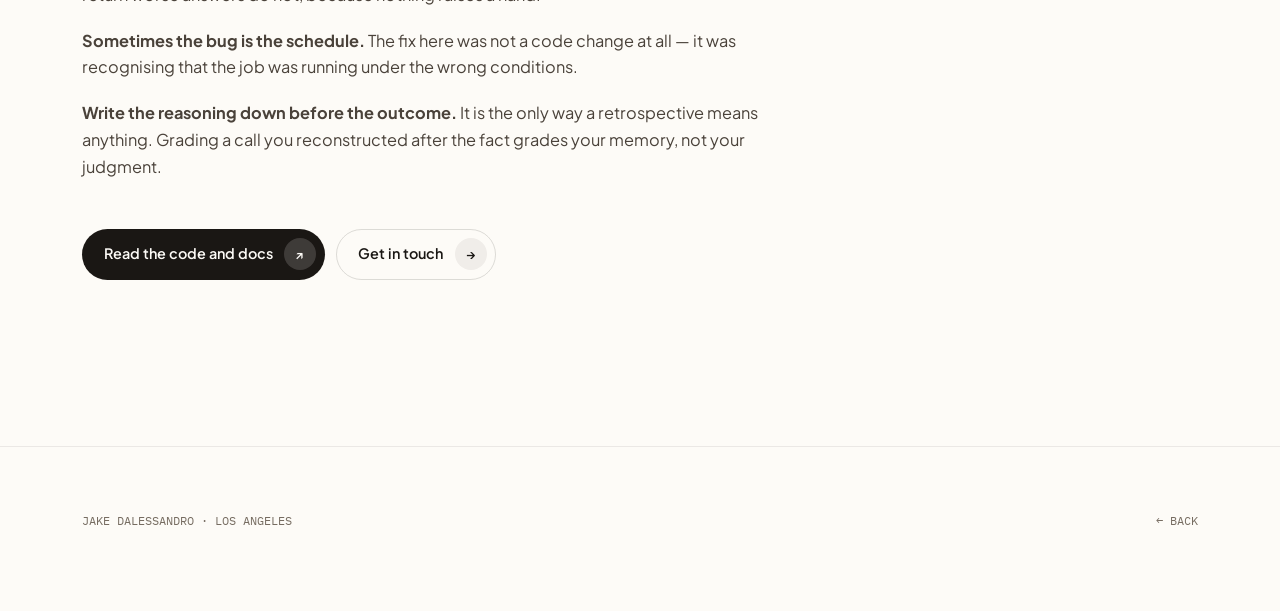
==== commit 381ba0a6: "Add link-preview images and print styles Share cards (1200x630) in the site's own type for the home " ====
--- a/morning-ledger.html
+++ b/morning-ledger.html
@@ -10,6 +10,11 @@
 <meta property="og:description" content="How a silent failure with no error message reshaped an automated daily market brief. Case study by Jake Dalessandro.">
 <meta property="og:url" content="https://jakedalessandro.github.io/morning-ledger.html">
 <meta name="twitter:card" content="summary_large_image">
+<meta property="og:image" content="https://jakedalessandro.github.io/assets/og-ledger.png">
+<meta property="og:image:width" content="1200">
+<meta property="og:image:height" content="630">
+<meta property="og:image:alt" content="The Morning Ledger: a brief that grades itself. Case study by Jake Dalessandro.">
+<meta name="twitter:image" content="https://jakedalessandro.github.io/assets/og-ledger.png">
 <link rel="preconnect" href="https://fonts.googleapis.com">
 <link rel="preconnect" href="https://fonts.gstatic.com" crossorigin>
 <link href="https://fonts.googleapis.com/css2?family=Instrument+Serif:ital@0;1&family=Plus+Jakarta+Sans:wght@400;500;600;700&family=IBM+Plex+Mono:wght@400;500&display=swap" rel="stylesheet">
--- a/assets/site.css
+++ b/assets/site.css
@@ -8,7 +8,7 @@
   --paper-2:#F6F2EA;
   --ink:#1A1714;
   --ink-2:#4A423A;
-  --ink-3:#8A7E71;
+  --ink-3:#766C61;
   --line:rgba(26,23,20,.08);
   --line-2:rgba(26,23,20,.14);
   --accent:#6B4B2F;
@@ -166,6 +166,11 @@
   .nav-pill a:not(.mark){padding:.5rem .7rem;font-size:.78rem}
   section{padding:4.5rem 0}
 }
+/* printing or saving as PDF: show every section, whether or not it was scrolled into view */
+@media print{
+  .js .rv{opacity:1!important;transform:none!important;filter:none!important;transition:none!important}
+  body::after,.nav{display:none!important}
+}
 @media (prefers-reduced-motion:reduce){
   .js .rv{opacity:1;transform:none;filter:none;transition:none}
   html{scroll-behavior:auto}
